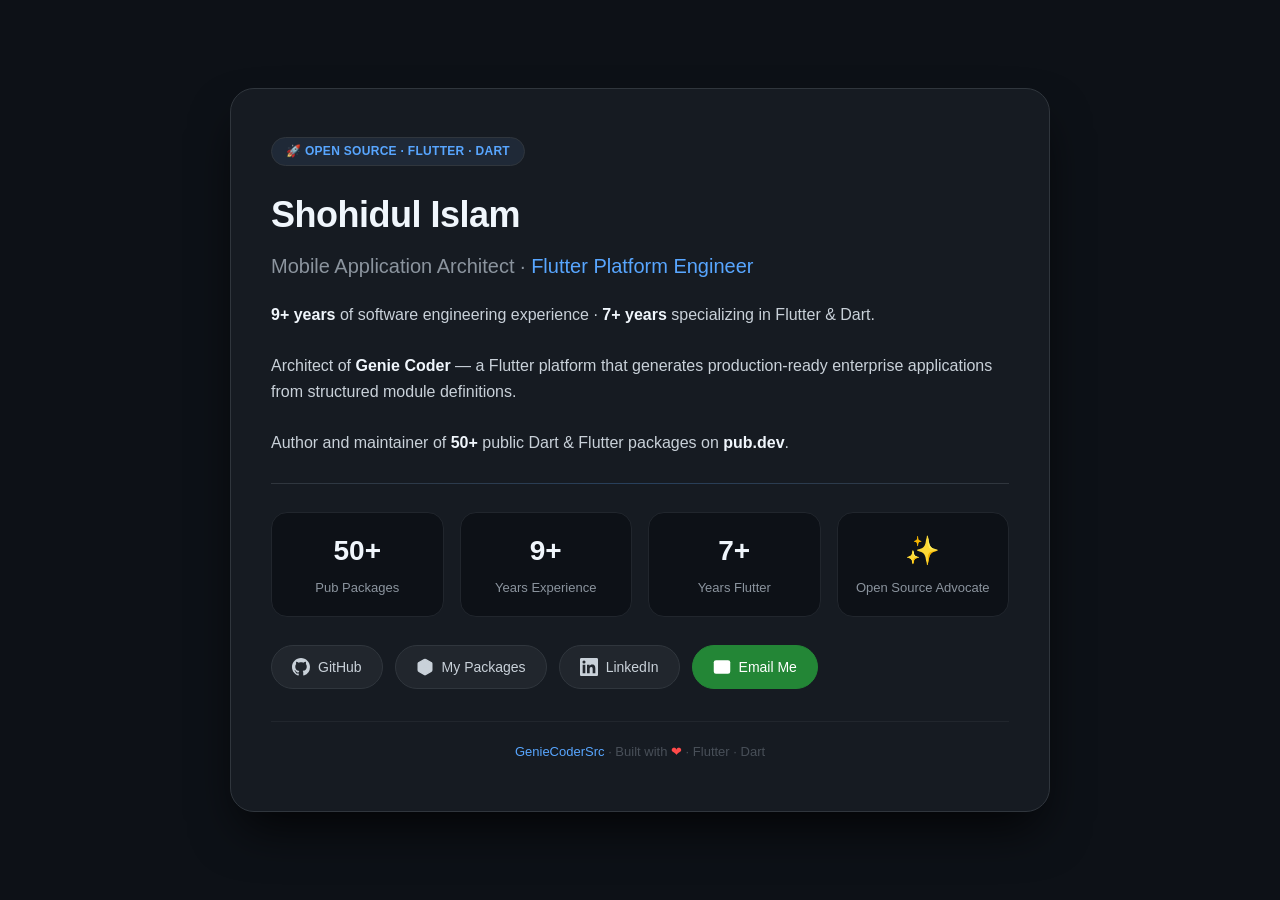
==== index.html @ 95d6205e "Create index.html" ====
<!DOCTYPE html>
<html lang="en">
<head>
  <meta charset="UTF-8" />
  <meta name="viewport" content="width=device-width, initial-scale=1.0" />
  <title>Shohidul Islam | Flutter Platform Engineer</title>
  <meta name="description" content="Shohidul Islam — Mobile Application Architect & Flutter Platform Engineer. Author of 50+ pub.dev packages and creator of Genie Coder." />
  
  <meta property="og:title" content="Shohidul Islam | Flutter Platform Engineer" />
  <meta property="og:description" content="Mobile Application Architect & Flutter Platform Engineer. 50+ pub.dev packages. Creator of Genie Coder." />
  <meta property="og:url" content="https://geniecodersrc.github.io" />
  <meta property="og:type" content="website" />
  
  <style>
    /* ─── Reset & Base ─── */
    * {
      margin: 0;
      padding: 0;
      box-sizing: border-box;
    }

    body {
      font-family: -apple-system, BlinkMacSystemFont, 'Segoe UI', Roboto, Oxygen, Ubuntu, sans-serif;
      background: #0d1117;
      color: #e6edf3;
      min-height: 100vh;
      display: flex;
      align-items: center;
      justify-content: center;
      padding: 24px;
      line-height: 1.6;
    }

    /* ─── Card ─── */
    .card {
      max-width: 820px;
      width: 100%;
      background: #161b22;
      border: 1px solid #30363d;
      border-radius: 24px;
      padding: 48px 40px;
      box-shadow: 0 25px 50px -12px rgba(0, 0, 0, 0.8);
      transition: border-color 0.3s ease;
    }

    .card:hover {
      border-color: #58a6ff;
    }

    /* ─── Header ─── */
    .badge {
      display: inline-block;
      background: #1f2937;
      color: #58a6ff;
      font-size: 12px;
      font-weight: 600;
      padding: 4px 14px;
      border-radius: 20px;
      letter-spacing: 0.3px;
      text-transform: uppercase;
      margin-bottom: 20px;
      border: 1px solid #30363d;
    }

    h1 {
      font-size: 36px;
      font-weight: 700;
      letter-spacing: -0.5px;
      margin-bottom: 6px;
      color: #f0f6fc;
    }

    .title {
      font-size: 20px;
      font-weight: 400;
      color: #8b949e;
      margin-bottom: 20px;
    }

    .title span {
      color: #58a6ff;
      font-weight: 500;
    }

    /* ─── Divider ─── */
    .divider {
      height: 1px;
      background: linear-gradient(to right, #30363d, #58a6ff44, #30363d);
      margin: 24px 0 28px 0;
    }

    /* ─── Bio ─── */
    .bio {
      font-size: 16px;
      color: #c9d1d9;
      margin-bottom: 28px;
    }

    .bio strong {
      color: #f0f6fc;
    }

    /* ─── Stats Grid ─── */
    .stats {
      display: grid;
      grid-template-columns: repeat(auto-fit, minmax(140px, 1fr));
      gap: 16px;
      margin-bottom: 28px;
    }

    .stat-item {
      background: #0d1117;
      border: 1px solid #21262d;
      border-radius: 16px;
      padding: 16px 18px;
      text-align: center;
      transition: border-color 0.3s ease, transform 0.2s ease;
    }

    .stat-item:hover {
      border-color: #58a6ff;
      transform: translateY(-2px);
    }

    .stat-number {
      font-size: 28px;
      font-weight: 700;
      color: #f0f6fc;
      display: block;
    }

    .stat-label {
      font-size: 13px;
      color: #8b949e;
      font-weight: 400;
    }

    /* ─── Links ─── */
    .links {
      display: flex;
      flex-wrap: wrap;
      gap: 12px;
      margin-top: 8px;
    }

    .btn {
      display: inline-flex;
      align-items: center;
      gap: 8px;
      background: #21262d;
      color: #c9d1d9;
      padding: 10px 20px;
      border-radius: 40px;
      text-decoration: none;
      font-size: 14px;
      font-weight: 500;
      border: 1px solid #30363d;
      transition: background 0.25s ease, border-color 0.25s ease, color 0.25s ease;
    }

    .btn:hover {
      background: #30363d;
      border-color: #58a6ff;
      color: #f0f6fc;
    }

    .btn-primary {
      background: #238636;
      border-color: #238636;
      color: #fff;
    }

    .btn-primary:hover {
      background: #2ea043;
      border-color: #2ea043;
      color: #fff;
    }

    .btn svg {
      width: 18px;
      height: 18px;
      fill: currentColor;
      flex-shrink: 0;
    }

    /* ─── Footer ─── */
    .footer {
      margin-top: 32px;
      font-size: 13px;
      color: #484f58;
      text-align: center;
      border-top: 1px solid #21262d;
      padding-top: 20px;
    }

    .footer a {
      color: #58a6ff;
      text-decoration: none;
    }

    .footer a:hover {
      text-decoration: underline;
    }

    /* ─── Responsive ─── */
    @media (max-width: 600px) {
      body {
        padding: 16px;
      }
      
      .card {
        padding: 32px 24px;
      }

      h1 {
        font-size: 28px;
      }

      .title {
        font-size: 17px;
      }

      .bio {
        font-size: 15px;
      }

      .stats {
        grid-template-columns: repeat(2, 1fr);
      }

      .links {
        flex-direction: column;
      }

      .btn {
        justify-content: center;
        width: 100%;
      }
    }
  </style>
</head>

<body>
  <main class="card">

    <div class="badge">🚀 Open Source · Flutter · Dart</div>

    <h1>Shohidul Islam</h1>
    <div class="title">
      Mobile Application Architect · <span>Flutter Platform Engineer</span>
    </div>

    <div class="bio">
      <strong>9+ years</strong> of software engineering experience · 
      <strong>7+ years</strong> specializing in Flutter &amp; Dart.
      <br /><br />
      Architect of <strong>Genie Coder</strong> — a Flutter platform that generates
      production-ready enterprise applications from structured module definitions.
      <br /><br />
      Author and maintainer of <strong>50+</strong> public Dart &amp; Flutter packages
      on <strong>pub.dev</strong>.
    </div>

    <div class="divider"></div>

    <div class="stats">
      <div class="stat-item">
        <span class="stat-number">50+</span>
        <span class="stat-label">Pub Packages</span>
      </div>
      <div class="stat-item">
        <span class="stat-number">9+</span>
        <span class="stat-label">Years Experience</span>
      </div>
      <div class="stat-item">
        <span class="stat-number">7+</span>
        <span class="stat-label">Years Flutter</span>
      </div>
      <div class="stat-item">
        <span class="stat-number">✨</span>
        <span class="stat-label">Open Source Advocate</span>
      </div>
    </div>

    <div class="links">
      <a href="https://github.com/GenieCoderSrc" class="btn" target="_blank" rel="noopener noreferrer">
        <svg viewBox="0 0 16 16"><path d="M8 0C3.58 0 0 3.58 0 8c0 3.54 2.29 6.53 5.47 7.59.4.07.55-.17.55-.38 0-.19-.01-.82-.01-1.49-2.01.37-2.53-.49-2.69-.94-.09-.23-.48-.94-.82-1.13-.28-.15-.68-.52-.01-.53.63-.01 1.08.58 1.23.82.72 1.21 1.87.87 2.33.66.07-.52.28-.87.51-1.07-1.78-.2-3.64-.89-3.64-3.95 0-.87.31-1.59.82-2.15-.08-.2-.36-1.02.08-2.12 0 0 .67-.21 2.2.82.64-.18 1.32-.27 2-.27s1.36.09 2 .27c1.53-1.04 2.2-.82 2.2-.82.44 1.1.16 1.92.08 2.12.51.56.82 1.27.82 2.15 0 3.07-1.87 3.75-3.65 3.95.29.25.54.73.54 1.48 0 1.07-.01 1.93-.01 2.2 0 .21.15.46.55.38A8.013 8.013 0 0016 8c0-4.42-3.58-8-8-8z"/></svg>
        GitHub
      </a>

      <a href="packages.html" class="btn">
        <svg viewBox="0 0 24 24" fill="none" stroke="currentColor" stroke-width="2" stroke-linecap="round" stroke-linejoin="round"><path d="M21 16V8a2 2 0 0 0-1-1.73l-7-4a2 2 0 0 0-2 0l-7 4A2 2 0 0 0 3 8v8a2 2 0 0 0 1 1.73l7 4a2 2 0 0 0 2 0l7-4A2 2 0 0 0 21 16z"></path><polyline points="3.27 6.96 12 12.01 20.73 6.96"></polyline><line x1="12" y1="22.08" x2="12" y2="12"></line></svg>
        My Packages
      </a>

      <a href="https://www.linkedin.com/in/shohidul-islam-576753219" class="btn" target="_blank" rel="noopener noreferrer">
        <svg viewBox="0 0 24 24"><path d="M20.447 20.452h-3.554v-5.569c0-1.328-.027-3.037-1.852-3.037-1.853 0-2.136 1.445-2.136 2.939v5.667H9.351V9h3.414v1.561h.046c.477-.9 1.637-1.85 3.37-1.85 3.601 0 4.267 2.37 4.267 5.455v6.286zM5.337 7.433a2.062 2.062 0 01-2.063-2.065 2.064 2.064 0 112.063 2.065zm1.782 13.019H3.555V9h3.564v11.452zM22.225 0H1.771C.792 0 0 .774 0 1.729v20.542C0 23.227.792 24 1.771 24h20.451C23.2 24 24 23.227 24 22.271V1.729C24 .774 23.2 0 22.222 0h.003z"/></svg>
        LinkedIn
      </a>

      <a href="mailto:shohidul.exp@gmail.com" class="btn btn-primary">
        <svg viewBox="0 0 24 24" fill="none" stroke="currentColor" stroke-width="2" stroke-linecap="round" stroke-linejoin="round"><path d="M4 4h16c1.1 0 2 .9 2 2v12c0 1.1-.9 2-2 2H4c-1.1 0-2-.9-2-2V6c0-1.1.9-2 2-2z"/><polyline points="22,6 12,13 2,6"/></svg>
        Email Me
      </a>
    </div>

    <footer class="footer">
      <a href="https://github.com/GenieCoderSrc" target="_blank" rel="noopener noreferrer">GenieCoderSrc</a> ·
      Built with <span style="color:#ff4a4a;">❤</span> · Flutter · Dart
    </footer>

  </main>
</body>
</html>
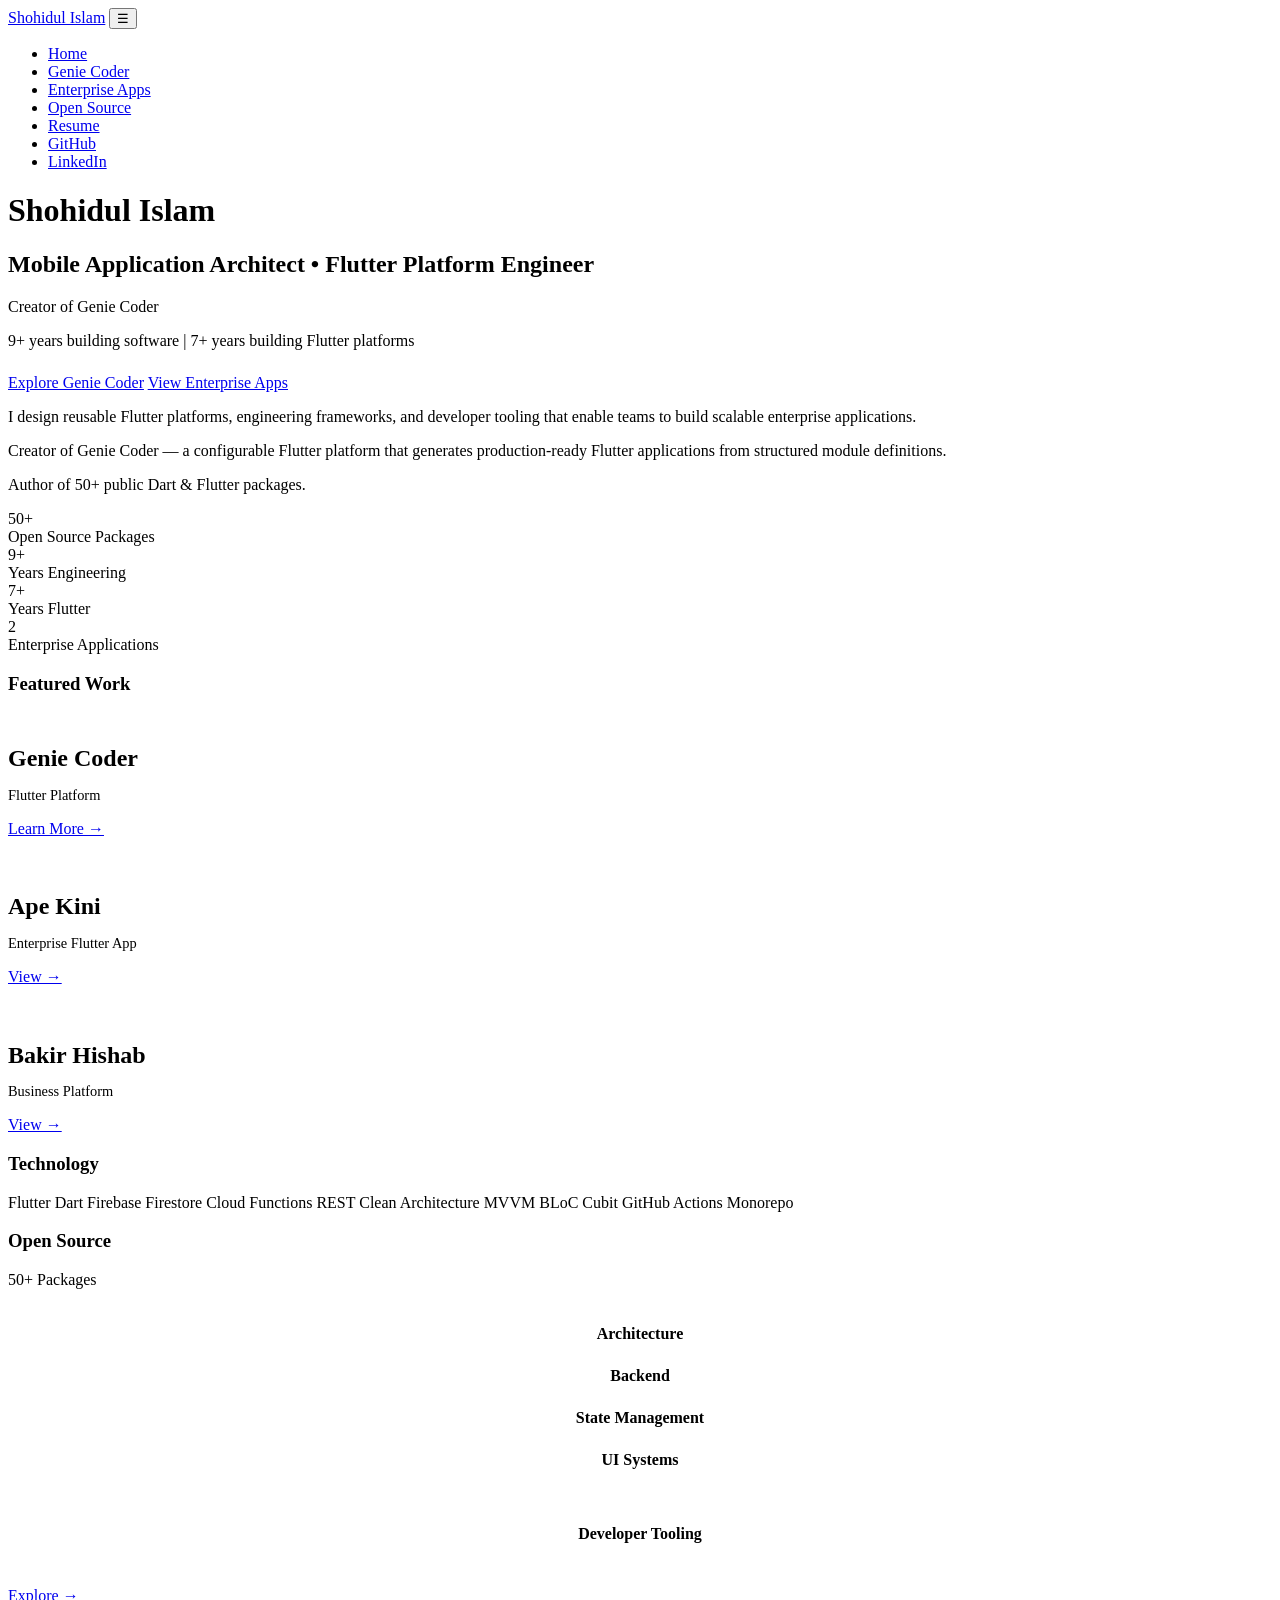
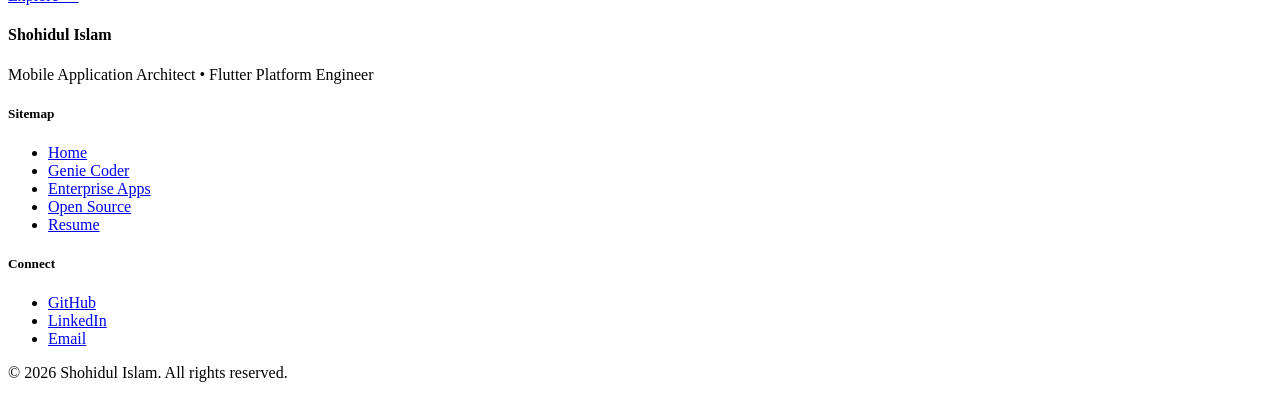
==== commit 8f14eb49: "Made organization portfolio index.html" ====
--- a/index.html
+++ b/index.html
@@ -1,314 +1,172 @@
 <!DOCTYPE html>
 <html lang="en">
 <head>
-  <meta charset="UTF-8" />
-  <meta name="viewport" content="width=device-width, initial-scale=1.0" />
-  <title>Shohidul Islam | Flutter Platform Engineer</title>
-  <meta name="description" content="Shohidul Islam — Mobile Application Architect & Flutter Platform Engineer. Author of 50+ pub.dev packages and creator of Genie Coder." />
-  
-  <meta property="og:title" content="Shohidul Islam | Flutter Platform Engineer" />
-  <meta property="og:description" content="Mobile Application Architect & Flutter Platform Engineer. 50+ pub.dev packages. Creator of Genie Coder." />
-  <meta property="og:url" content="https://geniecodersrc.github.io" />
-  <meta property="og:type" content="website" />
-  
-  <style>
-    /* ─── Reset & Base ─── */
-    * {
-      margin: 0;
-      padding: 0;
-      box-sizing: border-box;
-    }
+    <meta charset="UTF-8">
+    <meta name="viewport" content="width=device-width, initial-scale=1.0">
+    <title>Shohidul Islam | Mobile Application Architect</title>
+    <link rel="stylesheet" href="assets/css/variables.css">
+    <link rel="stylesheet" href="assets/css/layout.css">
+    <link rel="stylesheet" href="assets/css/navbar.css">
+    <link rel="stylesheet" href="assets/css/buttons.css">
+    <link rel="stylesheet" href="assets/css/cards.css">
+    <link rel="stylesheet" href="assets/css/footer.css">
+    <link rel="stylesheet" href="assets/css/pages.css">
+</head>
+<body>
 
-    body {
-      font-family: -apple-system, BlinkMacSystemFont, 'Segoe UI', Roboto, Oxygen, Ubuntu, sans-serif;
-      background: #0d1117;
-      color: #e6edf3;
-      min-height: 100vh;
-      display: flex;
-      align-items: center;
-      justify-content: center;
-      padding: 24px;
-      line-height: 1.6;
-    }
+    <!-- Navigation -->
+    <nav class="navbar">
+        <div class="nav-container">
+            <a href="index.html" class="nav-logo">Shohidul Islam</a>
+            <button class="nav-toggle" aria-label="Toggle Navigation">☰</button>
+            <ul class="nav-menu">
+                <li><a href="index.html" class="nav-link active">Home</a></li>
+                <li><a href="genie.html" class="nav-link">Genie Coder</a></li>
+                <li><a href="projects.html" class="nav-link">Enterprise Apps</a></li>
+                <li><a href="packages.html" class="nav-link">Open Source</a></li>
+                <li><a href="resume.html" class="nav-link">Resume</a></li>
+                <li><a href="https://github.com" target="_blank" class="nav-link">GitHub</a></li>
+                <li><a href="https://linkedin.com" target="_blank" class="nav-link">LinkedIn</a></li>
+            </ul>
+        </div>
+    </nav>
 
-    /* ─── Card ─── */
-    .card {
-      max-width: 820px;
-      width: 100%;
-      background: #161b22;
-      border: 1px solid #30363d;
-      border-radius: 24px;
-      padding: 48px 40px;
-      box-shadow: 0 25px 50px -12px rgba(0, 0, 0, 0.8);
-      transition: border-color 0.3s ease;
-    }
+    <!-- Hero Section -->
+    <header class="hero">
+        <div class="container">
+            <h1>Shohidul Islam</h1>
+            <h2>Mobile Application Architect &bull; Flutter Platform Engineer</h2>
+            <p style="color: var(--accent); font-weight: 500; margin-bottom: 8px;">Creator of Genie Coder</p>
+            <p style="color: var(--text-muted); margin-bottom: 24px;">9+ years building software | 7+ years building Flutter platforms</p>
+            <div class="hero-cta">
+                <a href="genie.html" class="btn btn-primary">Explore Genie Coder</a>
+                <a href="projects.html" class="btn btn-secondary">View Enterprise Apps</a>
+            </div>
+        </div>
+    </header>
 
-    .card:hover {
-      border-color: #58a6ff;
-    }
+    <main class="container">
+        
+        <!-- Small Introduction -->
+        <section>
+            <div class="intro-text">
+                <p>I design reusable Flutter platforms, engineering frameworks, and developer tooling that enable teams to build scalable enterprise applications.</p>
+                <p>Creator of Genie Coder — a configurable Flutter platform that generates production-ready Flutter applications from structured module definitions.</p>
+                <p>Author of 50+ public Dart & Flutter packages.</p>
+            </div>
+        </section>
 
-    /* ─── Header ─── */
-    .badge {
-      display: inline-block;
-      background: #1f2937;
-      color: #58a6ff;
-      font-size: 12px;
-      font-weight: 600;
-      padding: 4px 14px;
-      border-radius: 20px;
-      letter-spacing: 0.3px;
-      text-transform: uppercase;
-      margin-bottom: 20px;
-      border: 1px solid #30363d;
-    }
+        <!-- Stats Section -->
+        <section class="grid-4">
+            <div class="card stat-card">
+                <div class="stat-number">50+</div>
+                <div class="stat-label">Open Source Packages</div>
+            </div>
+            <div class="card stat-card">
+                <div class="stat-number">9+</div>
+                <div class="stat-label">Years Engineering</div>
+            </div>
+            <div class="card stat-card">
+                <div class="stat-number">7+</div>
+                <div class="stat-label">Years Flutter</div>
+            </div>
+            <div class="card stat-card">
+                <div class="stat-number">2</div>
+                <div class="stat-label">Enterprise Applications</div>
+            </div>
+        </section>
 
-    h1 {
-      font-size: 36px;
-      font-weight: 700;
-      letter-spacing: -0.5px;
-      margin-bottom: 6px;
-      color: #f0f6fc;
-    }
+        <!-- Featured Work -->
+        <section>
+            <h3>Featured Work</h3>
+            <div style="display: flex; flex-direction: column; gap: 24px;">
+                <div class="card">
+                    <h4 style="font-size: 1.5rem; margin-bottom: 4px;">Genie Coder</h4>
+                    <p style="color: var(--accent); font-size: 0.9rem; margin-bottom: 16px;">Flutter Platform</p>
+                    <a href="genie.html" style="font-weight: 500;">Learn More →</a>
+                </div>
+                <div class="card">
+                    <h4 style="font-size: 1.5rem; margin-bottom: 4px;">Ape Kini</h4>
+                    <p style="color: var(--text-muted); font-size: 0.9rem; margin-bottom: 16px;">Enterprise Flutter App</p>
+                    <a href="projects.html" style="font-weight: 500;">View →</a>
+                </div>
+                <div class="card">
+                    <h4 style="font-size: 1.5rem; margin-bottom: 4px;">Bakir Hishab</h4>
+                    <p style="color: var(--text-muted); font-size: 0.9rem; margin-bottom: 16px;">Business Platform</p>
+                    <a href="projects.html" style="font-weight: 500;">View →</a>
+                </div>
+            </div>
+        </section>
 
-    .title {
-      font-size: 20px;
-      font-weight: 400;
-      color: #8b949e;
-      margin-bottom: 20px;
-    }
+        <!-- Technology Section -->
+        <section>
+            <h3>Technology</h3>
+            <div class="flex-wrap">
+                <span class="badge">Flutter</span>
+                <span class="badge">Dart</span>
+                <span class="badge">Firebase</span>
+                <span class="badge">Firestore</span>
+                <span class="badge">Cloud Functions</span>
+                <span class="badge">REST</span>
+                <span class="badge">Clean Architecture</span>
+                <span class="badge">MVVM</span>
+                <span class="badge">BLoC</span>
+                <span class="badge">Cubit</span>
+                <span class="badge">GitHub Actions</span>
+                <span class="badge">Monorepo</span>
+            </div>
+        </section>
 
-    .title span {
-      color: #58a6ff;
-      font-weight: 500;
-    }
+        <!-- Open Source Section -->
+        <section>
+            <h3>Open Source</h3>
+            <p style="color: var(--text-muted); margin-bottom: 24px;">50+ Packages</p>
+            <div class="grid-4" style="gap: 16px; margin-bottom: 32px;">
+                <div class="badge" style="text-align: center; padding: 12px; font-weight: 600;">Architecture</div>
+                <div class="badge" style="text-align: center; padding: 12px; font-weight: 600;">Backend</div>
+                <div class="badge" style="text-align: center; padding: 12px; font-weight: 600;">State Management</div>
+                <div class="badge" style="text-align: center; padding: 12px; font-weight: 600;">UI Systems</div>
+            </div>
+            <div class="grid-4" style="gap: 16px; margin-bottom: 32px;">
+                <div class="badge" style="text-align: center; padding: 12px; font-weight: 600;">Developer Tooling</div>
+            </div>
+            <a href="packages.html" class="btn btn-secondary">Explore →</a>
+        </section>
+    </main>
 
-    /* ─── Divider ─── */
-    .divider {
-      height: 1px;
-      background: linear-gradient(to right, #30363d, #58a6ff44, #30363d);
-      margin: 24px 0 28px 0;
-    }
-
-    /* ─── Bio ─── */
-    .bio {
-      font-size: 16px;
-      color: #c9d1d9;
-      margin-bottom: 28px;
-    }
-
-    .bio strong {
-      color: #f0f6fc;
-    }
-
-    /* ─── Stats Grid ─── */
-    .stats {
-      display: grid;
-      grid-template-columns: repeat(auto-fit, minmax(140px, 1fr));
-      gap: 16px;
-      margin-bottom: 28px;
-    }
-
-    .stat-item {
-      background: #0d1117;
-      border: 1px solid #21262d;
-      border-radius: 16px;
-      padding: 16px 18px;
-      text-align: center;
-      transition: border-color 0.3s ease, transform 0.2s ease;
-    }
-
-    .stat-item:hover {
-      border-color: #58a6ff;
-      transform: translateY(-2px);
-    }
-
-    .stat-number {
-      font-size: 28px;
-      font-weight: 700;
-      color: #f0f6fc;
-      display: block;
-    }
-
-    .stat-label {
-      font-size: 13px;
-      color: #8b949e;
-      font-weight: 400;
-    }
-
-    /* ─── Links ─── */
-    .links {
-      display: flex;
-      flex-wrap: wrap;
-      gap: 12px;
-      margin-top: 8px;
-    }
-
-    .btn {
-      display: inline-flex;
-      align-items: center;
-      gap: 8px;
-      background: #21262d;
-      color: #c9d1d9;
-      padding: 10px 20px;
-      border-radius: 40px;
-      text-decoration: none;
-      font-size: 14px;
-      font-weight: 500;
-      border: 1px solid #30363d;
-      transition: background 0.25s ease, border-color 0.25s ease, color 0.25s ease;
-    }
-
-    .btn:hover {
-      background: #30363d;
-      border-color: #58a6ff;
-      color: #f0f6fc;
-    }
-
-    .btn-primary {
-      background: #238636;
-      border-color: #238636;
-      color: #fff;
-    }
-
-    .btn-primary:hover {
-      background: #2ea043;
-      border-color: #2ea043;
-      color: #fff;
-    }
-
-    .btn svg {
-      width: 18px;
-      height: 18px;
-      fill: currentColor;
-      flex-shrink: 0;
-    }
-
-    /* ─── Footer ─── */
-    .footer {
-      margin-top: 32px;
-      font-size: 13px;
-      color: #484f58;
-      text-align: center;
-      border-top: 1px solid #21262d;
-      padding-top: 20px;
-    }
-
-    .footer a {
-      color: #58a6ff;
-      text-decoration: none;
-    }
-
-    .footer a:hover {
-      text-decoration: underline;
-    }
-
-    /* ─── Responsive ─── */
-    @media (max-width: 600px) {
-      body {
-        padding: 16px;
-      }
-      
-      .card {
-        padding: 32px 24px;
-      }
-
-      h1 {
-        font-size: 28px;
-      }
-
-      .title {
-        font-size: 17px;
-      }
-
-      .bio {
-        font-size: 15px;
-      }
-
-      .stats {
-        grid-template-columns: repeat(2, 1fr);
-      }
-
-      .links {
-        flex-direction: column;
-      }
-
-      .btn {
-        justify-content: center;
-        width: 100%;
-      }
-    }
-  </style>
-</head>
-
-<body>
-  <main class="card">
-
-    <div class="badge">🚀 Open Source · Flutter · Dart</div>
-
-    <h1>Shohidul Islam</h1>
-    <div class="title">
-      Mobile Application Architect · <span>Flutter Platform Engineer</span>
-    </div>
-
-    <div class="bio">
-      <strong>9+ years</strong> of software engineering experience · 
-      <strong>7+ years</strong> specializing in Flutter &amp; Dart.
-      <br /><br />
-      Architect of <strong>Genie Coder</strong> — a Flutter platform that generates
-      production-ready enterprise applications from structured module definitions.
-      <br /><br />
-      Author and maintainer of <strong>50+</strong> public Dart &amp; Flutter packages
-      on <strong>pub.dev</strong>.
-    </div>
-
-    <div class="divider"></div>
-
-    <div class="stats">
-      <div class="stat-item">
-        <span class="stat-number">50+</span>
-        <span class="stat-label">Pub Packages</span>
-      </div>
-      <div class="stat-item">
-        <span class="stat-number">9+</span>
-        <span class="stat-label">Years Experience</span>
-      </div>
-      <div class="stat-item">
-        <span class="stat-number">7+</span>
-        <span class="stat-label">Years Flutter</span>
-      </div>
-      <div class="stat-item">
-        <span class="stat-number">✨</span>
-        <span class="stat-label">Open Source Advocate</span>
-      </div>
-    </div>
-
-    <div class="links">
-      <a href="https://github.com/GenieCoderSrc" class="btn" target="_blank" rel="noopener noreferrer">
-        <svg viewBox="0 0 16 16"><path d="M8 0C3.58 0 0 3.58 0 8c0 3.54 2.29 6.53 5.47 7.59.4.07.55-.17.55-.38 0-.19-.01-.82-.01-1.49-2.01.37-2.53-.49-2.69-.94-.09-.23-.48-.94-.82-1.13-.28-.15-.68-.52-.01-.53.63-.01 1.08.58 1.23.82.72 1.21 1.87.87 2.33.66.07-.52.28-.87.51-1.07-1.78-.2-3.64-.89-3.64-3.95 0-.87.31-1.59.82-2.15-.08-.2-.36-1.02.08-2.12 0 0 .67-.21 2.2.82.64-.18 1.32-.27 2-.27s1.36.09 2 .27c1.53-1.04 2.2-.82 2.2-.82.44 1.1.16 1.92.08 2.12.51.56.82 1.27.82 2.15 0 3.07-1.87 3.75-3.65 3.95.29.25.54.73.54 1.48 0 1.07-.01 1.93-.01 2.2 0 .21.15.46.55.38A8.013 8.013 0 0016 8c0-4.42-3.58-8-8-8z"/></svg>
-        GitHub
-      </a>
-
-      <a href="packages.html" class="btn">
-        <svg viewBox="0 0 24 24" fill="none" stroke="currentColor" stroke-width="2" stroke-linecap="round" stroke-linejoin="round"><path d="M21 16V8a2 2 0 0 0-1-1.73l-7-4a2 2 0 0 0-2 0l-7 4A2 2 0 0 0 3 8v8a2 2 0 0 0 1 1.73l7 4a2 2 0 0 0 2 0l7-4A2 2 0 0 0 21 16z"></path><polyline points="3.27 6.96 12 12.01 20.73 6.96"></polyline><line x1="12" y1="22.08" x2="12" y2="12"></line></svg>
-        My Packages
-      </a>
-
-      <a href="https://www.linkedin.com/in/shohidul-islam-576753219" class="btn" target="_blank" rel="noopener noreferrer">
-        <svg viewBox="0 0 24 24"><path d="M20.447 20.452h-3.554v-5.569c0-1.328-.027-3.037-1.852-3.037-1.853 0-2.136 1.445-2.136 2.939v5.667H9.351V9h3.414v1.561h.046c.477-.9 1.637-1.85 3.37-1.85 3.601 0 4.267 2.37 4.267 5.455v6.286zM5.337 7.433a2.062 2.062 0 01-2.063-2.065 2.064 2.064 0 112.063 2.065zm1.782 13.019H3.555V9h3.564v11.452zM22.225 0H1.771C.792 0 0 .774 0 1.729v20.542C0 23.227.792 24 1.771 24h20.451C23.2 24 24 23.227 24 22.271V1.729C24 .774 23.2 0 22.222 0h.003z"/></svg>
-        LinkedIn
-      </a>
-
-      <a href="mailto:shohidul.exp@gmail.com" class="btn btn-primary">
-        <svg viewBox="0 0 24 24" fill="none" stroke="currentColor" stroke-width="2" stroke-linecap="round" stroke-linejoin="round"><path d="M4 4h16c1.1 0 2 .9 2 2v12c0 1.1-.9 2-2 2H4c-1.1 0-2-.9-2-2V6c0-1.1.9-2 2-2z"/><polyline points="22,6 12,13 2,6"/></svg>
-        Email Me
-      </a>
-    </div>
-
+    <!-- Footer -->
     <footer class="footer">
-      <a href="https://github.com/GenieCoderSrc" target="_blank" rel="noopener noreferrer">GenieCoderSrc</a> ·
-      Built with <span style="color:#ff4a4a;">❤</span> · Flutter · Dart
+        <div class="container">
+            <div class="footer-grid">
+                <div class="footer-brand">
+                    <h4>Shohidul Islam</h4>
+                    <p>Mobile Application Architect &bull; Flutter Platform Engineer</p>
+                </div>
+                <div class="footer-links">
+                    <h5>Sitemap</h5>
+                    <ul>
+                        <li><a href="index.html">Home</a></li>
+                        <li><a href="genie.html">Genie Coder</a></li>
+                        <li><a href="projects.html">Enterprise Apps</a></li>
+                        <li><a href="packages.html">Open Source</a></li>
+                        <li><a href="resume.html">Resume</a></li>
+                    </ul>
+                </div>
+                <div class="footer-links">
+                    <h5>Connect</h5>
+                    <ul>
+                        <li><a href="https://github.com" target="_blank">GitHub</a></li>
+                        <li><a href="https://linkedin.com" target="_blank">LinkedIn</a></li>
+                        <li><a href="mailto:email@example.com">Email</a></li>
+                    </ul>
+                </div>
+            </div>
+            <div class="footer-bottom">
+                <p>&copy; 2026 Shohidul Islam. All rights reserved.</p>
+            </div>
+        </div>
     </footer>
 
-  </main>
+    <script src="assets/js/navigation.js"></script>
 </body>
 </html>
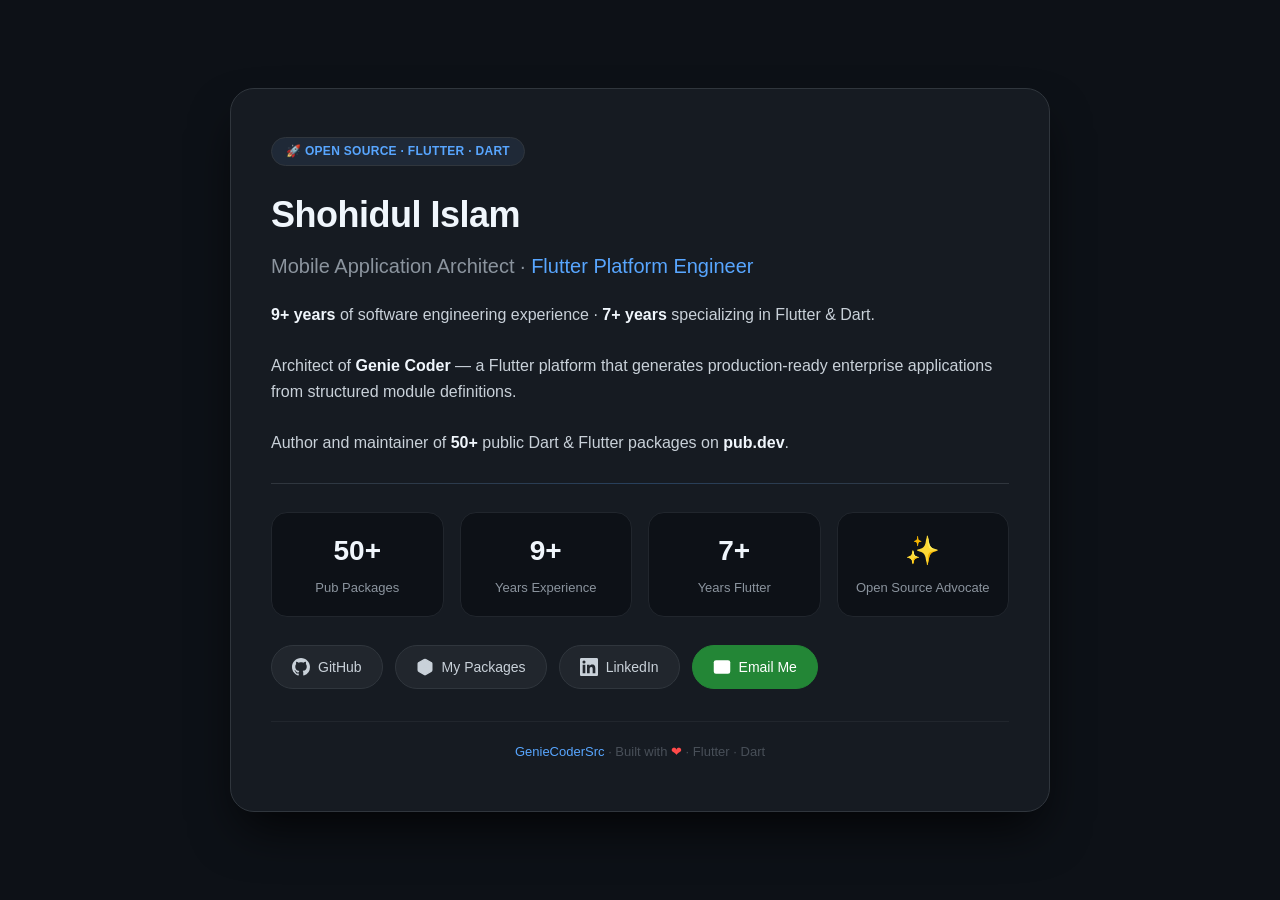
==== commit 26511a85: "go personal portfolio index.html" ====
--- a/index.html
+++ b/index.html
@@ -1,172 +1,314 @@
 <!DOCTYPE html>
 <html lang="en">
 <head>
-    <meta charset="UTF-8">
-    <meta name="viewport" content="width=device-width, initial-scale=1.0">
-    <title>Shohidul Islam | Mobile Application Architect</title>
-    <link rel="stylesheet" href="assets/css/variables.css">
-    <link rel="stylesheet" href="assets/css/layout.css">
-    <link rel="stylesheet" href="assets/css/navbar.css">
-    <link rel="stylesheet" href="assets/css/buttons.css">
-    <link rel="stylesheet" href="assets/css/cards.css">
-    <link rel="stylesheet" href="assets/css/footer.css">
-    <link rel="stylesheet" href="assets/css/pages.css">
+  <meta charset="UTF-8" />
+  <meta name="viewport" content="width=device-width, initial-scale=1.0" />
+  <title>Shohidul Islam | Flutter Platform Engineer</title>
+  <meta name="description" content="Shohidul Islam — Mobile Application Architect & Flutter Platform Engineer. Author of 50+ pub.dev packages and creator of Genie Coder." />
+  
+  <meta property="og:title" content="Shohidul Islam | Flutter Platform Engineer" />
+  <meta property="og:description" content="Mobile Application Architect & Flutter Platform Engineer. 50+ pub.dev packages. Creator of Genie Coder." />
+  <meta property="og:url" content="https://geniecodersrc.github.io" />
+  <meta property="og:type" content="website" />
+  
+  <style>
+    /* ─── Reset & Base ─── */
+    * {
+      margin: 0;
+      padding: 0;
+      box-sizing: border-box;
+    }
+
+    body {
+      font-family: -apple-system, BlinkMacSystemFont, 'Segoe UI', Roboto, Oxygen, Ubuntu, sans-serif;
+      background: #0d1117;
+      color: #e6edf3;
+      min-height: 100vh;
+      display: flex;
+      align-items: center;
+      justify-content: center;
+      padding: 24px;
+      line-height: 1.6;
+    }
+
+    /* ─── Card ─── */
+    .card {
+      max-width: 820px;
+      width: 100%;
+      background: #161b22;
+      border: 1px solid #30363d;
+      border-radius: 24px;
+      padding: 48px 40px;
+      box-shadow: 0 25px 50px -12px rgba(0, 0, 0, 0.8);
+      transition: border-color 0.3s ease;
+    }
+
+    .card:hover {
+      border-color: #58a6ff;
+    }
+
+    /* ─── Header ─── */
+    .badge {
+      display: inline-block;
+      background: #1f2937;
+      color: #58a6ff;
+      font-size: 12px;
+      font-weight: 600;
+      padding: 4px 14px;
+      border-radius: 20px;
+      letter-spacing: 0.3px;
+      text-transform: uppercase;
+      margin-bottom: 20px;
+      border: 1px solid #30363d;
+    }
+
+    h1 {
+      font-size: 36px;
+      font-weight: 700;
+      letter-spacing: -0.5px;
+      margin-bottom: 6px;
+      color: #f0f6fc;
+    }
+
+    .title {
+      font-size: 20px;
+      font-weight: 400;
+      color: #8b949e;
+      margin-bottom: 20px;
+    }
+
+    .title span {
+      color: #58a6ff;
+      font-weight: 500;
+    }
+
+    /* ─── Divider ─── */
+    .divider {
+      height: 1px;
+      background: linear-gradient(to right, #30363d, #58a6ff44, #30363d);
+      margin: 24px 0 28px 0;
+    }
+
+    /* ─── Bio ─── */
+    .bio {
+      font-size: 16px;
+      color: #c9d1d9;
+      margin-bottom: 28px;
+    }
+
+    .bio strong {
+      color: #f0f6fc;
+    }
+
+    /* ─── Stats Grid ─── */
+    .stats {
+      display: grid;
+      grid-template-columns: repeat(auto-fit, minmax(140px, 1fr));
+      gap: 16px;
+      margin-bottom: 28px;
+    }
+
+    .stat-item {
+      background: #0d1117;
+      border: 1px solid #21262d;
+      border-radius: 16px;
+      padding: 16px 18px;
+      text-align: center;
+      transition: border-color 0.3s ease, transform 0.2s ease;
+    }
+
+    .stat-item:hover {
+      border-color: #58a6ff;
+      transform: translateY(-2px);
+    }
+
+    .stat-number {
+      font-size: 28px;
+      font-weight: 700;
+      color: #f0f6fc;
+      display: block;
+    }
+
+    .stat-label {
+      font-size: 13px;
+      color: #8b949e;
+      font-weight: 400;
+    }
+
+    /* ─── Links ─── */
+    .links {
+      display: flex;
+      flex-wrap: wrap;
+      gap: 12px;
+      margin-top: 8px;
+    }
+
+    .btn {
+      display: inline-flex;
+      align-items: center;
+      gap: 8px;
+      background: #21262d;
+      color: #c9d1d9;
+      padding: 10px 20px;
+      border-radius: 40px;
+      text-decoration: none;
+      font-size: 14px;
+      font-weight: 500;
+      border: 1px solid #30363d;
+      transition: background 0.25s ease, border-color 0.25s ease, color 0.25s ease;
+    }
+
+    .btn:hover {
+      background: #30363d;
+      border-color: #58a6ff;
+      color: #f0f6fc;
+    }
+
+    .btn-primary {
+      background: #238636;
+      border-color: #238636;
+      color: #fff;
+    }
+
+    .btn-primary:hover {
+      background: #2ea043;
+      border-color: #2ea043;
+      color: #fff;
+    }
+
+    .btn svg {
+      width: 18px;
+      height: 18px;
+      fill: currentColor;
+      flex-shrink: 0;
+    }
+
+    /* ─── Footer ─── */
+    .footer {
+      margin-top: 32px;
+      font-size: 13px;
+      color: #484f58;
+      text-align: center;
+      border-top: 1px solid #21262d;
+      padding-top: 20px;
+    }
+
+    .footer a {
+      color: #58a6ff;
+      text-decoration: none;
+    }
+
+    .footer a:hover {
+      text-decoration: underline;
+    }
+
+    /* ─── Responsive ─── */
+    @media (max-width: 600px) {
+      body {
+        padding: 16px;
+      }
+      
+      .card {
+        padding: 32px 24px;
+      }
+
+      h1 {
+        font-size: 28px;
+      }
+
+      .title {
+        font-size: 17px;
+      }
+
+      .bio {
+        font-size: 15px;
+      }
+
+      .stats {
+        grid-template-columns: repeat(2, 1fr);
+      }
+
+      .links {
+        flex-direction: column;
+      }
+
+      .btn {
+        justify-content: center;
+        width: 100%;
+      }
+    }
+  </style>
 </head>
+
 <body>
-
-    <!-- Navigation -->
-    <nav class="navbar">
-        <div class="nav-container">
-            <a href="index.html" class="nav-logo">Shohidul Islam</a>
-            <button class="nav-toggle" aria-label="Toggle Navigation">☰</button>
-            <ul class="nav-menu">
-                <li><a href="index.html" class="nav-link active">Home</a></li>
-                <li><a href="genie.html" class="nav-link">Genie Coder</a></li>
-                <li><a href="projects.html" class="nav-link">Enterprise Apps</a></li>
-                <li><a href="packages.html" class="nav-link">Open Source</a></li>
-                <li><a href="resume.html" class="nav-link">Resume</a></li>
-                <li><a href="https://github.com" target="_blank" class="nav-link">GitHub</a></li>
-                <li><a href="https://linkedin.com" target="_blank" class="nav-link">LinkedIn</a></li>
-            </ul>
-        </div>
-    </nav>
-
-    <!-- Hero Section -->
-    <header class="hero">
-        <div class="container">
-            <h1>Shohidul Islam</h1>
-            <h2>Mobile Application Architect &bull; Flutter Platform Engineer</h2>
-            <p style="color: var(--accent); font-weight: 500; margin-bottom: 8px;">Creator of Genie Coder</p>
-            <p style="color: var(--text-muted); margin-bottom: 24px;">9+ years building software | 7+ years building Flutter platforms</p>
-            <div class="hero-cta">
-                <a href="genie.html" class="btn btn-primary">Explore Genie Coder</a>
-                <a href="projects.html" class="btn btn-secondary">View Enterprise Apps</a>
-            </div>
-        </div>
-    </header>
-
-    <main class="container">
-        
-        <!-- Small Introduction -->
-        <section>
-            <div class="intro-text">
-                <p>I design reusable Flutter platforms, engineering frameworks, and developer tooling that enable teams to build scalable enterprise applications.</p>
-                <p>Creator of Genie Coder — a configurable Flutter platform that generates production-ready Flutter applications from structured module definitions.</p>
-                <p>Author of 50+ public Dart & Flutter packages.</p>
-            </div>
-        </section>
-
-        <!-- Stats Section -->
-        <section class="grid-4">
-            <div class="card stat-card">
-                <div class="stat-number">50+</div>
-                <div class="stat-label">Open Source Packages</div>
-            </div>
-            <div class="card stat-card">
-                <div class="stat-number">9+</div>
-                <div class="stat-label">Years Engineering</div>
-            </div>
-            <div class="card stat-card">
-                <div class="stat-number">7+</div>
-                <div class="stat-label">Years Flutter</div>
-            </div>
-            <div class="card stat-card">
-                <div class="stat-number">2</div>
-                <div class="stat-label">Enterprise Applications</div>
-            </div>
-        </section>
-
-        <!-- Featured Work -->
-        <section>
-            <h3>Featured Work</h3>
-            <div style="display: flex; flex-direction: column; gap: 24px;">
-                <div class="card">
-                    <h4 style="font-size: 1.5rem; margin-bottom: 4px;">Genie Coder</h4>
-                    <p style="color: var(--accent); font-size: 0.9rem; margin-bottom: 16px;">Flutter Platform</p>
-                    <a href="genie.html" style="font-weight: 500;">Learn More →</a>
-                </div>
-                <div class="card">
-                    <h4 style="font-size: 1.5rem; margin-bottom: 4px;">Ape Kini</h4>
-                    <p style="color: var(--text-muted); font-size: 0.9rem; margin-bottom: 16px;">Enterprise Flutter App</p>
-                    <a href="projects.html" style="font-weight: 500;">View →</a>
-                </div>
-                <div class="card">
-                    <h4 style="font-size: 1.5rem; margin-bottom: 4px;">Bakir Hishab</h4>
-                    <p style="color: var(--text-muted); font-size: 0.9rem; margin-bottom: 16px;">Business Platform</p>
-                    <a href="projects.html" style="font-weight: 500;">View →</a>
-                </div>
-            </div>
-        </section>
-
-        <!-- Technology Section -->
-        <section>
-            <h3>Technology</h3>
-            <div class="flex-wrap">
-                <span class="badge">Flutter</span>
-                <span class="badge">Dart</span>
-                <span class="badge">Firebase</span>
-                <span class="badge">Firestore</span>
-                <span class="badge">Cloud Functions</span>
-                <span class="badge">REST</span>
-                <span class="badge">Clean Architecture</span>
-                <span class="badge">MVVM</span>
-                <span class="badge">BLoC</span>
-                <span class="badge">Cubit</span>
-                <span class="badge">GitHub Actions</span>
-                <span class="badge">Monorepo</span>
-            </div>
-        </section>
-
-        <!-- Open Source Section -->
-        <section>
-            <h3>Open Source</h3>
-            <p style="color: var(--text-muted); margin-bottom: 24px;">50+ Packages</p>
-            <div class="grid-4" style="gap: 16px; margin-bottom: 32px;">
-                <div class="badge" style="text-align: center; padding: 12px; font-weight: 600;">Architecture</div>
-                <div class="badge" style="text-align: center; padding: 12px; font-weight: 600;">Backend</div>
-                <div class="badge" style="text-align: center; padding: 12px; font-weight: 600;">State Management</div>
-                <div class="badge" style="text-align: center; padding: 12px; font-weight: 600;">UI Systems</div>
-            </div>
-            <div class="grid-4" style="gap: 16px; margin-bottom: 32px;">
-                <div class="badge" style="text-align: center; padding: 12px; font-weight: 600;">Developer Tooling</div>
-            </div>
-            <a href="packages.html" class="btn btn-secondary">Explore →</a>
-        </section>
-    </main>
-
-    <!-- Footer -->
+  <main class="card">
+
+    <div class="badge">🚀 Open Source · Flutter · Dart</div>
+
+    <h1>Shohidul Islam</h1>
+    <div class="title">
+      Mobile Application Architect · <span>Flutter Platform Engineer</span>
+    </div>
+
+    <div class="bio">
+      <strong>9+ years</strong> of software engineering experience · 
+      <strong>7+ years</strong> specializing in Flutter &amp; Dart.
+      <br /><br />
+      Architect of <strong>Genie Coder</strong> — a Flutter platform that generates
+      production-ready enterprise applications from structured module definitions.
+      <br /><br />
+      Author and maintainer of <strong>50+</strong> public Dart &amp; Flutter packages
+      on <strong>pub.dev</strong>.
+    </div>
+
+    <div class="divider"></div>
+
+    <div class="stats">
+      <div class="stat-item">
+        <span class="stat-number">50+</span>
+        <span class="stat-label">Pub Packages</span>
+      </div>
+      <div class="stat-item">
+        <span class="stat-number">9+</span>
+        <span class="stat-label">Years Experience</span>
+      </div>
+      <div class="stat-item">
+        <span class="stat-number">7+</span>
+        <span class="stat-label">Years Flutter</span>
+      </div>
+      <div class="stat-item">
+        <span class="stat-number">✨</span>
+        <span class="stat-label">Open Source Advocate</span>
+      </div>
+    </div>
+
+    <div class="links">
+      <a href="https://github.com/GenieCoderSrc" class="btn" target="_blank" rel="noopener noreferrer">
+        <svg viewBox="0 0 16 16"><path d="M8 0C3.58 0 0 3.58 0 8c0 3.54 2.29 6.53 5.47 7.59.4.07.55-.17.55-.38 0-.19-.01-.82-.01-1.49-2.01.37-2.53-.49-2.69-.94-.09-.23-.48-.94-.82-1.13-.28-.15-.68-.52-.01-.53.63-.01 1.08.58 1.23.82.72 1.21 1.87.87 2.33.66.07-.52.28-.87.51-1.07-1.78-.2-3.64-.89-3.64-3.95 0-.87.31-1.59.82-2.15-.08-.2-.36-1.02.08-2.12 0 0 .67-.21 2.2.82.64-.18 1.32-.27 2-.27s1.36.09 2 .27c1.53-1.04 2.2-.82 2.2-.82.44 1.1.16 1.92.08 2.12.51.56.82 1.27.82 2.15 0 3.07-1.87 3.75-3.65 3.95.29.25.54.73.54 1.48 0 1.07-.01 1.93-.01 2.2 0 .21.15.46.55.38A8.013 8.013 0 0016 8c0-4.42-3.58-8-8-8z"/></svg>
+        GitHub
+      </a>
+
+      <a href="packages.html" class="btn">
+        <svg viewBox="0 0 24 24" fill="none" stroke="currentColor" stroke-width="2" stroke-linecap="round" stroke-linejoin="round"><path d="M21 16V8a2 2 0 0 0-1-1.73l-7-4a2 2 0 0 0-2 0l-7 4A2 2 0 0 0 3 8v8a2 2 0 0 0 1 1.73l7 4a2 2 0 0 0 2 0l7-4A2 2 0 0 0 21 16z"></path><polyline points="3.27 6.96 12 12.01 20.73 6.96"></polyline><line x1="12" y1="22.08" x2="12" y2="12"></line></svg>
+        My Packages
+      </a>
+
+      <a href="https://www.linkedin.com/in/shohidul-islam-576753219" class="btn" target="_blank" rel="noopener noreferrer">
+        <svg viewBox="0 0 24 24"><path d="M20.447 20.452h-3.554v-5.569c0-1.328-.027-3.037-1.852-3.037-1.853 0-2.136 1.445-2.136 2.939v5.667H9.351V9h3.414v1.561h.046c.477-.9 1.637-1.85 3.37-1.85 3.601 0 4.267 2.37 4.267 5.455v6.286zM5.337 7.433a2.062 2.062 0 01-2.063-2.065 2.064 2.064 0 112.063 2.065zm1.782 13.019H3.555V9h3.564v11.452zM22.225 0H1.771C.792 0 0 .774 0 1.729v20.542C0 23.227.792 24 1.771 24h20.451C23.2 24 24 23.227 24 22.271V1.729C24 .774 23.2 0 22.222 0h.003z"/></svg>
+        LinkedIn
+      </a>
+
+      <a href="mailto:shohidul.exp@gmail.com" class="btn btn-primary">
+        <svg viewBox="0 0 24 24" fill="none" stroke="currentColor" stroke-width="2" stroke-linecap="round" stroke-linejoin="round"><path d="M4 4h16c1.1 0 2 .9 2 2v12c0 1.1-.9 2-2 2H4c-1.1 0-2-.9-2-2V6c0-1.1.9-2 2-2z"/><polyline points="22,6 12,13 2,6"/></svg>
+        Email Me
+      </a>
+    </div>
+
     <footer class="footer">
-        <div class="container">
-            <div class="footer-grid">
-                <div class="footer-brand">
-                    <h4>Shohidul Islam</h4>
-                    <p>Mobile Application Architect &bull; Flutter Platform Engineer</p>
-                </div>
-                <div class="footer-links">
-                    <h5>Sitemap</h5>
-                    <ul>
-                        <li><a href="index.html">Home</a></li>
-                        <li><a href="genie.html">Genie Coder</a></li>
-                        <li><a href="projects.html">Enterprise Apps</a></li>
-                        <li><a href="packages.html">Open Source</a></li>
-                        <li><a href="resume.html">Resume</a></li>
-                    </ul>
-                </div>
-                <div class="footer-links">
-                    <h5>Connect</h5>
-                    <ul>
-                        <li><a href="https://github.com" target="_blank">GitHub</a></li>
-                        <li><a href="https://linkedin.com" target="_blank">LinkedIn</a></li>
-                        <li><a href="mailto:email@example.com">Email</a></li>
-                    </ul>
-                </div>
-            </div>
-            <div class="footer-bottom">
-                <p>&copy; 2026 Shohidul Islam. All rights reserved.</p>
-            </div>
-        </div>
+      <a href="https://github.com/GenieCoderSrc" target="_blank" rel="noopener noreferrer">GenieCoderSrc</a> ·
+      Built with <span style="color:#ff4a4a;">❤</span> · Flutter · Dart
     </footer>
 
-    <script src="assets/js/navigation.js"></script>
+  </main>
 </body>
 </html>
